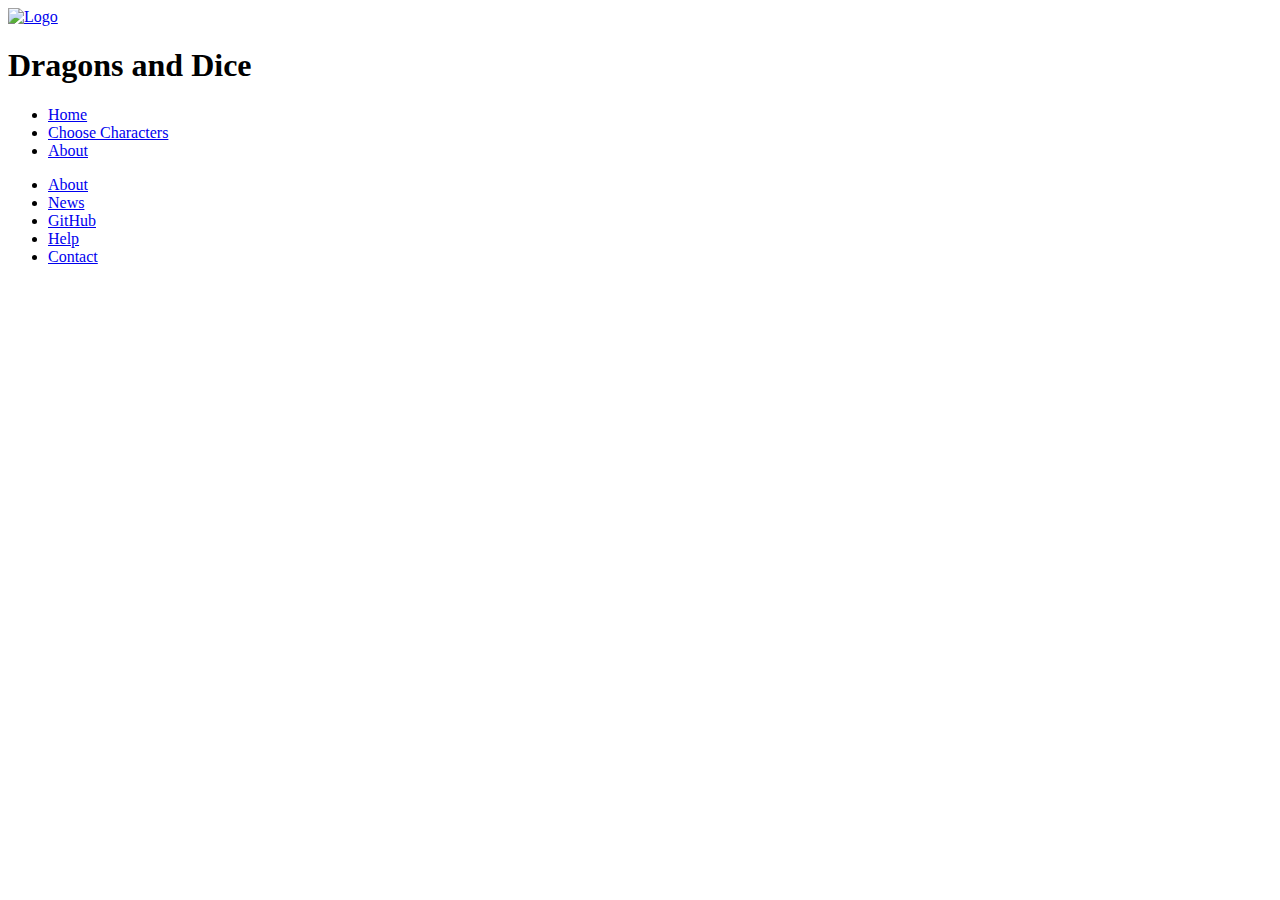
==== about.html @ 9193d0ab "Add files via upload" ====
<!DOCTYPE html>
<html lang="en">
  <head>
    <meta charset="UTF-8" />
    <meta name="viewport" content="width=device-width, initial-scale=1.0" />
    <meta http-equiv="X-UA-Compatible" content="ie=edge" />
    <link rel="stylesheet" href="./styles.css" />
    <title>Dragons and Dice</title>
  </head>
  <body>
    <header class="header">
      <nav class="header-nav">
        <div class="logo-section">
          <a class="logo-link" href="./index.html">
            <img class="logo-image" src="./logo.svg" alt="Logo" />
          </a>
          <h1 class="header-title">Dragons and Dice</h1>
        </div>
        <ul class="nav-ul">
          <li class="nav-item">
            <a class="nav-item-link active" href="./index.html">Home</a>
          </li>
          <li class="nav-item">
            <a class="nav-item-link" href="./characters.html">Choose Characters</a>
          </li>
          <li class="nav-item">
            <a class="nav-item-link" href="./about.html">About</a>
          </li>
        </ul>
      </nav>
    </header>
    <main></main>
    <footer class="footer">
      <nav class="footer-nav">
        <ul class="footer-ul">
          <li class="footer-nav-item">
            <a class="footer-nav-item-link" href="./about.html">About</a>
          </li>
          <li class="footer-nav-item">
            <a class="footer-nav-item-link" href="./about.html">News</a>
          </li>
          <li class="footer-nav-item">
            <a class="footer-nav-item-link" href="./about.html">GitHub</a>
          </li>
          <li class="footer-nav-item">
            <a class="footer-nav-item-link" href="./about.html">Help</a>
          </li>
          <li class="footer-nav-item">
            <a class="footer-nav-item-link" href="./about.html">Contact</a>
          </li>
        </ul>
      </nav>
    </footer>
    <script src="./js/script.js"></script>
  </body>
</html>
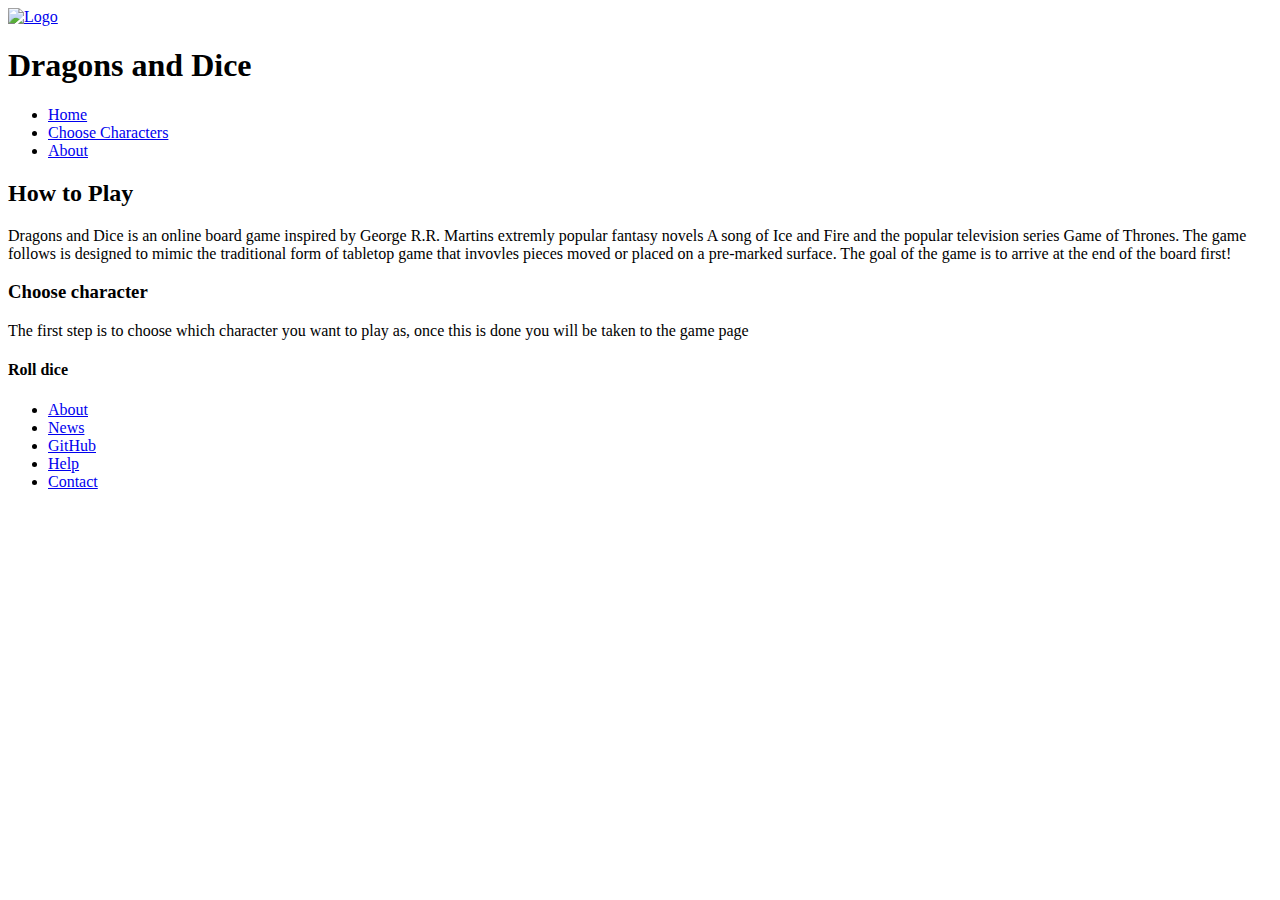
==== commit 7091186e: "Added about page" ====
--- a/about.html
+++ b/about.html
@@ -18,18 +18,33 @@
         </div>
         <ul class="nav-ul">
           <li class="nav-item">
-            <a class="nav-item-link active" href="./index.html">Home</a>
+            <a class="nav-item-link" href="./index.html">Home</a>
           </li>
           <li class="nav-item">
             <a class="nav-item-link" href="./characters.html">Choose Characters</a>
           </li>
           <li class="nav-item">
-            <a class="nav-item-link" href="./about.html">About</a>
+            <a class="nav-item-link active" href="./about.html">About</a>
           </li>
         </ul>
       </nav>
     </header>
-    <main></main>
+    <main>
+      <h2 class="about-titles about-h2-title">How to Play</h2>
+      <p class="about-p">
+        Dragons and Dice is an online board game inspired by George R.R. Martins extremly popular fantasy novels A song
+        of Ice and Fire and the popular television series Game of Thrones. The game follows is designed to mimic the
+        traditional form of tabletop game that invovles pieces moved or placed on a pre-marked surface. The goal of the
+        game is to arrive at the end of the board first!
+      </p>
+      <h3 class="about-titles">Choose character</h3>
+      <p class="about-p">
+        The first step is to choose which character you want to play as, once this is done you will be taken to the game
+        page
+      </p>
+      <h4 class="about-titles">Roll dice</h4>
+      <p class="about-p"></p>
+    </main>
     <footer class="footer">
       <nav class="footer-nav">
         <ul class="footer-ul">
@@ -51,6 +66,6 @@
         </ul>
       </nav>
     </footer>
-    <script src="./js/script.js"></script>
+    <script src="./script.js"></script>
   </body>
 </html>
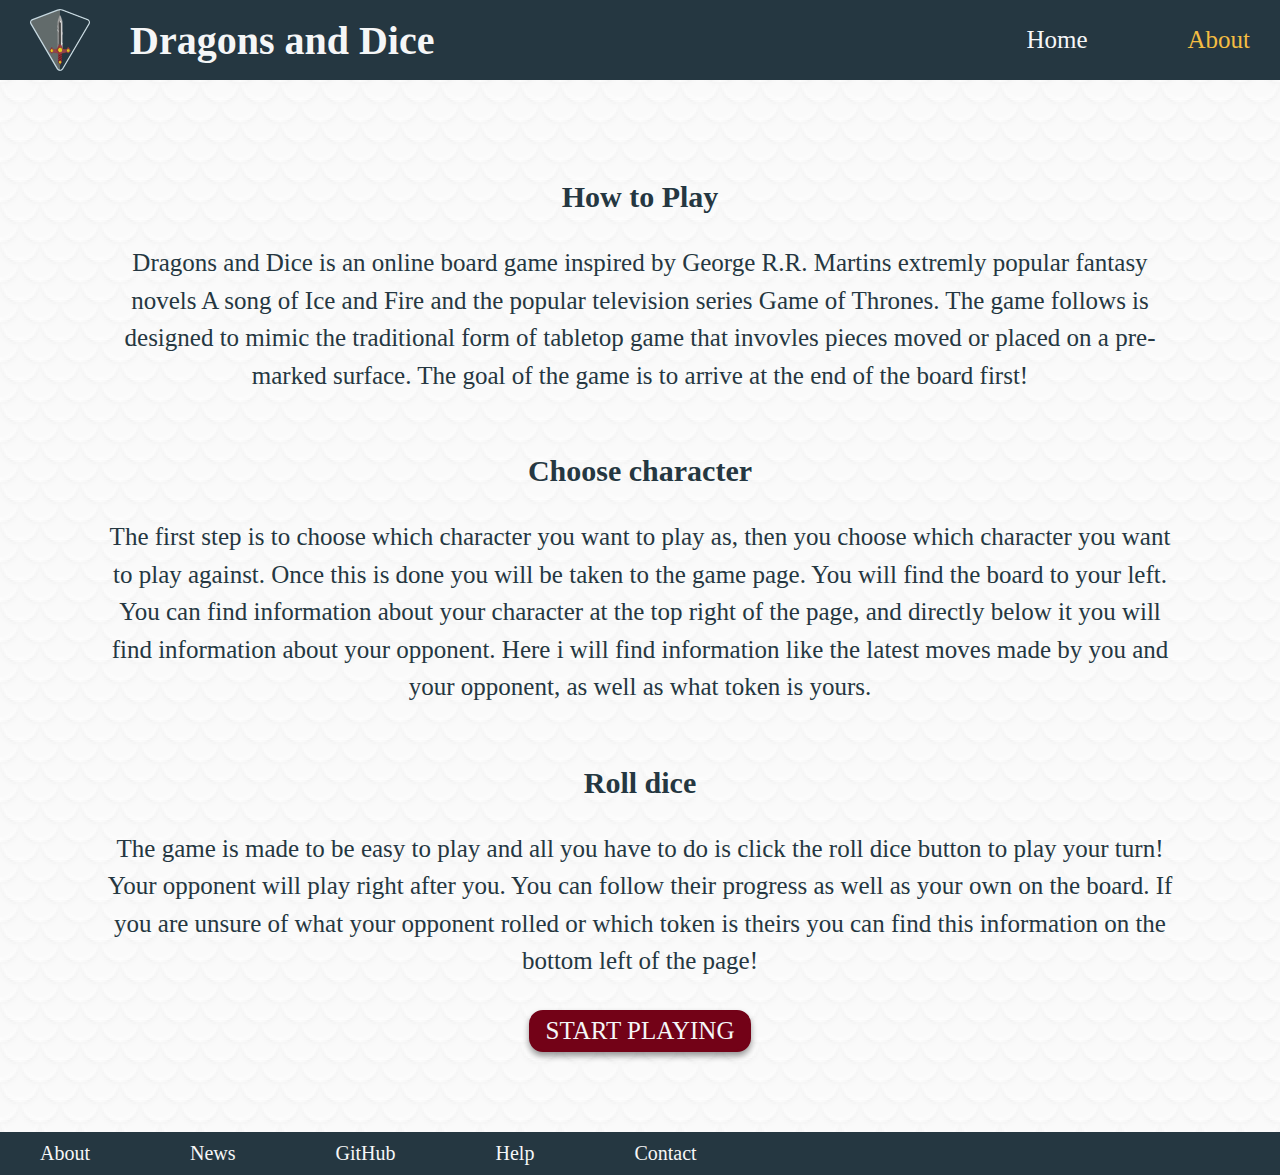
==== commit a992fd72: "Added mobile menu" ====
--- a/about.html
+++ b/about.html
@@ -16,12 +16,14 @@
           </a>
           <h1 class="header-title">Dragons and Dice</h1>
         </div>
+        <button id="menu-button">
+          <span id="menu-bar-1"></span>
+          <span id="menu-bar-2"></span>
+          <span id="menu-bar-3"></span>
+        </button>
         <ul class="nav-ul">
           <li class="nav-item">
             <a class="nav-item-link" href="./index.html">Home</a>
-          </li>
-          <li class="nav-item">
-            <a class="nav-item-link" href="./characters.html">Choose Characters</a>
           </li>
           <li class="nav-item">
             <a class="nav-item-link active" href="./about.html">About</a>
@@ -29,7 +31,7 @@
         </ul>
       </nav>
     </header>
-    <main>
+    <main class="about-main">
       <h2 class="about-titles about-h2-title">How to Play</h2>
       <p class="about-p">
         Dragons and Dice is an online board game inspired by George R.R. Martins extremly popular fantasy novels A song
@@ -37,15 +39,24 @@
         traditional form of tabletop game that invovles pieces moved or placed on a pre-marked surface. The goal of the
         game is to arrive at the end of the board first!
       </p>
-      <h3 class="about-titles">Choose character</h3>
+      <h2 class="about-titles">Choose character</h2>
       <p class="about-p">
-        The first step is to choose which character you want to play as, once this is done you will be taken to the game
-        page
+        The first step is to choose which character you want to play as, then you choose which character you want to
+        play against. Once this is done you will be taken to the game page. You will find the board to your left. You
+        can find information about your character at the top right of the page, and directly below it you will find
+        information about your opponent. Here i will find information like the latest moves made by you and your
+        opponent, as well as what token is yours.
       </p>
-      <h4 class="about-titles">Roll dice</h4>
-      <p class="about-p"></p>
+      <h2 class="about-titles">Roll dice</h2>
+      <p class="about-p">
+        The game is made to be easy to play and all you have to do is click the roll dice button to play your turn! Your
+        opponent will play right after you. You can follow their progress as well as your own on the board. If you are
+        unsure of what your opponent rolled or which token is theirs you can find this information on the bottom left of
+        the page!
+      </p>
+      <a class="button about-button" href="./index.html#characters">START PLAYING</a>
     </main>
-    <footer class="footer">
+    <footer id="anchor" class="footer">
       <nav class="footer-nav">
         <ul class="footer-ul">
           <li class="footer-nav-item">
@@ -66,6 +77,6 @@
         </ul>
       </nav>
     </footer>
-    <script src="./script.js"></script>
+    <script src="./js/menu.js"></script>
   </body>
 </html>
--- a/styles.css
+++ b/styles.css
@@ -0,0 +1,1149 @@
+* {
+  margin: 0;
+  padding: 0;
+  box-sizing: border-box;
+}
+
+/*So the body and main elements take up 100% height*/
+html {
+  height: 100%;
+}
+
+/*Base*/
+body {
+  background-color: #f5f6f7;
+  color: #253741;
+  height: 100%;
+  background-image: url("./images/scales2.jpg");
+}
+
+main {
+  min-height: calc(100vh - (44px + 120px));
+}
+@media (max-width: 559px) {
+  main {
+    min-height: calc(100vh - (80px + 170px));
+  }
+}
+
+h1,
+h2,
+h3,
+h4,
+h5,
+h6 {
+  font-family: cinzel;
+}
+
+img {
+  max-width: 100%;
+  height: auto;
+}
+
+.button,
+.button-inverted {
+  background-color: #730217;
+  color: #f5f6f7;
+  border-radius: 14px;
+  text-align: center;
+  padding: 5px 15px;
+  transition: 0.2s;
+  cursor: pointer;
+  text-decoration: none;
+  font-size: 25px;
+  font-family: montserrat;
+  border: 2px solid #730217;
+  box-shadow: 0 4px 6px 0 rgba(0, 0, 0, 0.4);
+}
+@media (max-width: 559px) {
+  .button,
+.button-inverted {
+    width: 100%;
+    display: block;
+    padding: 10px 25px;
+    margin: 0 auto;
+  }
+}
+@media (max-width: 559px) {
+  .button,
+.button-inverted {
+    font-size: 20px;
+  }
+}
+
+.button:hover {
+  background-color: #f5f6f7;
+  color: #730217;
+}
+
+.button:disabled {
+  opacity: 0.6;
+  cursor: not-allowed;
+}
+
+.button:disabled:hover {
+  background-color: #730217;
+  color: #f5f6f7;
+  border: 2px solid #730217;
+}
+
+.button-inverted {
+  background-color: #f5f6f7;
+  color: #730217;
+  border: 2px solid #730217;
+}
+
+.button-inverted:hover {
+  background-color: #730217;
+  color: #f5f6f7;
+}
+
+.characters-choices {
+  display: flex;
+  flex-flow: row wrap;
+  justify-content: center;
+  margin-bottom: 30px;
+}
+
+.characters-flip-card {
+  background-color: transparent;
+  height: 340px;
+  width: calc((100% / 5) - (50px));
+  perspective: 1000px;
+  margin-left: 25px;
+  margin-right: 25px;
+  margin-bottom: 40px;
+  text-align: center;
+  cursor: pointer;
+}
+@media (max-width: 1599px) {
+  .characters-flip-card {
+    width: calc((100% / 4) - (50px));
+  }
+}
+@media (max-width: 1239px) {
+  .characters-flip-card {
+    width: calc((100% / 3) - (50px));
+  }
+}
+@media (max-width: 939px) {
+  .characters-flip-card {
+    width: calc((100% / 2) - (50px));
+  }
+}
+@media (max-width: 639px) {
+  .characters-flip-card {
+    width: 100%;
+    max-width: 340px;
+  }
+}
+
+.flip-card-inner {
+  position: relative;
+  width: 100%;
+  height: 100%;
+  text-align: center;
+  transition: transform 0.4s;
+  transform-style: preserve-3d;
+}
+
+.card-image {
+  width: auto;
+  height: 100%;
+  border-radius: 14px;
+}
+
+.character-name {
+  position: absolute;
+  bottom: 0px;
+  left: 0;
+  background: #253741;
+  color: #f5f6f7;
+  width: 100%;
+  padding-bottom: 10px;
+  padding-top: 10px;
+  border-radius: 14px;
+  backface-visibility: hidden;
+}
+
+.characters-flip-card:hover .flip-card-inner,
+.characters-flip-card:focus .flip-card-inner,
+.characters-flip-card:active .flip-card-inner {
+  transform: rotateY(180deg);
+}
+
+.flip-card-front,
+.flip-card-back {
+  position: absolute;
+  width: 100%;
+  height: 100%;
+  backface-visibility: hidden;
+  box-shadow: 0 4px 8px 0 rgba(0, 0, 0, 0.2);
+  border-radius: 14px;
+}
+
+.flip-card-front {
+  background-color: #f5f6f7;
+  color: #0d0d0d;
+}
+
+.flip-card-back {
+  background-color: #fdfeff;
+  color: #0d0d0d;
+  transform: rotateY(180deg);
+  border: 1px solid #253741;
+}
+
+.card-p {
+  font-size: 12px;
+  font-family: montserrat;
+  text-align: left;
+  padding: 5px;
+  line-height: 1.2;
+  margin-left: 7px;
+}
+
+.character-select-button {
+  position: absolute;
+  bottom: -1px;
+  left: -1px;
+  width: calc(100% + 2px);
+  padding-bottom: 10px;
+  padding-top: 10px;
+  border-radius: 14px;
+}
+
+/*footer*/
+.footer {
+  width: 100%;
+  background-color: #253741;
+  color: #f5f6f7;
+}
+
+.footer-nav {
+  margin: 0 auto;
+  padding: 10px 40px;
+}
+
+.footer-nav-item {
+  margin-right: 100px;
+}
+@media (max-width: 879px) {
+  .footer-nav-item {
+    margin-right: 0;
+  }
+}
+@media (max-width: 559px) {
+  .footer-nav-item {
+    width: 50%;
+    margin-bottom: 20px;
+  }
+  .footer-nav-item:nth-of-type(2n) {
+    text-align: right;
+  }
+}
+
+.footer-nav-item-link {
+  color: #f5f6f7;
+  text-decoration: none;
+  font-size: 20px;
+}
+
+.footer-nav-item-link:hover {
+  color: #f4bd42;
+}
+
+.footer-ul {
+  display: flex;
+  flex-flow: row nowrap;
+  list-style: none;
+  font-family: raleway;
+}
+@media (max-width: 879px) {
+  .footer-ul {
+    flex-flow: row wrap;
+    justify-content: space-between;
+  }
+}
+@media (max-width: 559px) {
+  .footer-ul {
+    padding-top: 20px;
+  }
+}
+
+/*header*/
+.header {
+  background-color: #253741;
+  color: #f5f6f7;
+  text-align: center;
+  align-items: center;
+}
+
+.header-nav {
+  display: flex;
+  flex-flow: row nowrap;
+  justify-content: space-between;
+  padding-left: 30px;
+  padding-right: 30px;
+  position: relative;
+  align-items: center;
+}
+@media (max-width: 559px) {
+  .header-nav {
+    padding: 0 5px;
+  }
+}
+
+#menu-button {
+  display: inline-block;
+  cursor: pointer;
+  height: 30px;
+  width: 35px;
+  background-color: transparent;
+  border: none;
+  display: none;
+}
+@media (max-width: 879px) {
+  #menu-button {
+    display: block;
+  }
+}
+
+#menu-bar-1,
+#menu-bar-2,
+#menu-bar-3 {
+  display: block;
+  width: 100%;
+  height: 5px;
+  background-color: #f4bd42;
+  margin: 6px 0;
+  transition: 0.2s ease-in-out;
+}
+
+#menu-button.active #menu-bar-1 {
+  -webkit-transform: rotate(-45deg) translate(-9px, 6px);
+  transform: rotate(-45deg) translate(-9px, 6px);
+}
+
+#menu-button.active #menu-bar-2 {
+  opacity: 0;
+}
+
+#menu-button.active #menu-bar-3 {
+  -webkit-transform: rotate(45deg) translate(-8px, -8px);
+  transform: rotate(45deg) translate(-8px, -8px);
+}
+
+.nav-ul {
+  font-family: raleway;
+  list-style: none;
+  display: flex;
+  flex-grow: 1;
+  justify-content: flex-end;
+  flex-flow: row nowrap;
+  align-items: center;
+  transition: 0.2s ease-in-out;
+}
+@media (max-width: 879px) {
+  .nav-ul {
+    visibility: hidden;
+    height: 0;
+    position: absolute;
+    top: 80px;
+    left: 0;
+    right: 0;
+    padding: 0 0 0 30px;
+    z-index: 500;
+    border-top: 0.5px solid #f4bd42;
+    flex-flow: column;
+    align-items: flex-start;
+    background-color: rgba(37, 55, 65, 0.8);
+  }
+  .nav-ul.active {
+    padding: 20px 0 20px 30px;
+    visibility: visible;
+    height: auto;
+  }
+  .nav-ul.active .nav-item {
+    opacity: 1;
+  }
+}
+
+.nav-item:first-of-type {
+  margin-right: 100px;
+}
+@media (max-width: 879px) {
+  .nav-item:first-of-type {
+    margin-right: 0;
+    margin-bottom: 30px;
+  }
+}
+@media (max-width: 879px) {
+  .nav-item {
+    opacity: 0;
+  }
+}
+
+.nav-item-link {
+  color: #f5f6f7;
+  text-decoration: none;
+  font-size: 25px;
+}
+
+.nav-item-link:hover {
+  color: #f4bd42;
+}
+
+.logo-section {
+  width: 50%;
+  display: flex;
+  flex-flow: row nowrap;
+  align-items: center;
+  color: #f5f6f7;
+}
+@media (max-width: 879px) {
+  .logo-section {
+    width: 100%;
+    justify-content: flex-start;
+  }
+}
+
+.logo-link {
+  color: #f5f6f7;
+  height: 80px;
+  width: 60px;
+  margin-right: 20px;
+}
+@media (max-width: 559px) {
+  .logo-link {
+    margin-right: 10px;
+  }
+}
+
+.logo-image {
+  height: 100%;
+  width: auto;
+}
+
+.header-title {
+  font-family: cinzel;
+  font-size: 40px;
+  padding-left: 20px;
+}
+@media (max-width: 559px) {
+  .header-title {
+    padding-left: 0;
+  }
+}
+@media (max-width: 559px) {
+  .header-title {
+    font-size: 24px;
+  }
+}
+
+.active {
+  color: #f4bd42;
+}
+
+/*homepage*/
+.frontpage-buttons {
+  text-align: center;
+  margin-bottom: 90px;
+  margin-top: 30px;
+}
+@media (min-width: 560px) {
+  .frontpage-buttons .button {
+    margin-right: 20px;
+  }
+}
+@media (max-width: 559px) {
+  .frontpage-buttons {
+    padding: 0 20px;
+  }
+  .frontpage-buttons #play-now-button {
+    margin-bottom: 20px;
+  }
+}
+
+/* .start-playing-button {
+  margin: 20px;
+}
+
+.learn-more-button {
+  background-color: #fdfeff;
+  color: $red;
+  border: 2px solid $red;
+  margin-left: 20px;
+}
+
+.learn-more-button:hover {
+  background-color: $red;
+  color: #fdfeff;
+} */
+.heroimage-container {
+  height: 550px;
+  width: 100%;
+  background-position: center;
+  background-repeat: no-repeat;
+  background-size: cover;
+  position: relative;
+  background-image: linear-gradient(rgba(0, 0, 0, 0.3), rgba(0, 0, 0, 0.3)), url("./images/book.jpg");
+  background-size: cover;
+}
+
+.hero-text {
+  text-align: center;
+  margin: 0 auto;
+  position: relative;
+  top: 30%;
+  min-height: 200px;
+  color: #fdfeff;
+  font-size: 45px;
+  font-family: cinzel;
+  line-height: 1;
+}
+@media (max-width: 559px) {
+  .hero-text {
+    font-size: 30px;
+    padding: 0 10px;
+  }
+}
+@media (max-width: 419px) {
+  .hero-text {
+    font-size: 26px;
+  }
+}
+
+.hero-text p {
+  font-family: raleway;
+  padding-bottom: 30px;
+  padding-top: 20px;
+  margin-left: 20px;
+  margin-right: 20px;
+}
+
+.home-text {
+  font-family: raleway;
+  max-width: 1480px;
+  margin: 50px auto 30px;
+  font-size: 28px;
+  text-align: center;
+  /*  padding-top: 50px;
+  padding-left: 220px;
+  padding-right: 220px;
+  padding-bottom: 30px; */
+  line-height: 1.5;
+}
+@media (max-width: 1539px) {
+  .home-text {
+    margin: 50px 30px 30px;
+  }
+}
+@media (max-width: 559px) {
+  .home-text {
+    margin: 25px 20px 30px;
+    text-align: left;
+  }
+}
+@media (max-width: 559px) {
+  .home-text {
+    font-size: 18px;
+  }
+}
+
+.about-main {
+  display: flex;
+  flex-flow: column;
+  align-items: center;
+  margin: 20px auto 30px;
+  padding: 20px;
+}
+@media (max-width: 559px) {
+  .about-main {
+    margin: 10px auto 20px;
+    padding: 10px;
+  }
+}
+
+.about-titles {
+  font-size: 30px;
+  text-align: center;
+  margin-top: 60px;
+  margin-bottom: 30px;
+}
+@media (max-width: 559px) {
+  .about-titles {
+    margin: 0 auto 10px;
+  }
+}
+@media (max-width: 559px) {
+  .about-titles {
+    font-size: 24px;
+  }
+}
+
+.about-p {
+  font-family: raleway;
+  font-size: 25px;
+  text-align: center;
+  line-height: 1.5;
+  max-width: 1080px;
+}
+@media (max-width: 559px) {
+  .about-p {
+    margin: 0 auto 40px;
+  }
+}
+@media (max-width: 559px) {
+  .about-p {
+    font-size: 18px;
+  }
+}
+
+.about-button {
+  margin-bottom: 30px;
+  margin-top: 30px;
+}
+@media (max-width: 559px) {
+  .about-button {
+    margin-bottom: 15px;
+    margin-top: 0;
+  }
+}
+
+.lose-main {
+  padding: 0 20px;
+}
+
+.gameover-img {
+  border-radius: 8px;
+  display: block;
+  margin-left: auto;
+  margin-right: auto;
+  max-width: 760px;
+  width: 100%;
+  height: auto;
+  margin-top: 50px;
+  animation: fade-in;
+  animation-duration: 3s;
+  animation-fill-mode: forwards;
+  /*  @include smaller-than($mobile-breakpoint) {
+    width: ;
+  } */
+}
+
+.lose-buttons {
+  text-align: center;
+  padding: 50px;
+}
+@media (max-width: 559px) {
+  .lose-buttons {
+    padding: 0;
+    margin: 50px auto;
+  }
+  .lose-buttons .button {
+    margin-bottom: 20px;
+  }
+}
+
+.play-again-button {
+  margin: 20px;
+}
+
+.back-home-button {
+  background-color: #fdfeff;
+  color: #730217;
+  border: 2px solid #730217;
+}
+
+.back-home-button:hover {
+  background-color: #730217;
+  color: #fdfeff;
+}
+
+@keyframes fade-in {
+  from {
+    opacity: 0;
+  }
+  to {
+    opacity: 100%;
+  }
+}
+#bluesword, #redsword {
+  max-width: 400px;
+  height: auto;
+  position: relative;
+  top: 62px;
+  width: 100%;
+  /* transform-origin: bottom left; */
+  /*  animation-duration: 1s;
+  animation-fill-mode: forwards; */
+}
+
+#redsword {
+  left: 0;
+  transform: rotate(-90deg);
+  /* animation-name: redsword;
+   */
+  transform-origin: bottom left;
+}
+
+#bluesword {
+  right: 0;
+  transform: rotate(90deg);
+  /* animation-name: bluesword;
+   */
+  transform-origin: bottom right;
+}
+
+.background-win {
+  max-width: 600px;
+  width: 60%;
+  height: auto;
+  margin: 0 auto;
+}
+
+.swords-container {
+  display: flex;
+  flex-flow: row nowrap;
+  justify-content: space-between;
+  align-items: center;
+  width: 100%;
+  height: 85%;
+  position: relative;
+}
+@media (max-width: 559px) {
+  .swords-container {
+    height: 100%;
+  }
+}
+
+.main-win {
+  width: 100%;
+  height: 100%;
+  overflow: hidden;
+  position: relative;
+  min-height: calc(100vh - (44px + 120px));
+}
+@media (max-width: 559px) {
+  .main-win {
+    height: initial;
+  }
+}
+
+.win-text {
+  display: flex;
+  flex-flow: column;
+  justify-content: center;
+  margin: 0 auto;
+  font-size: 50px;
+  font-family: cinzel;
+  color: #253741;
+  white-space: nowrap;
+}
+@media (max-width: 1079px) {
+  .win-text {
+    font-size: 36px;
+  }
+}
+@media (max-width: 859px) {
+  .win-text {
+    font-size: 26px;
+  }
+}
+@media (max-width: 559px) {
+  .win-text {
+    font-size: 22px;
+    margin: 10px auto;
+  }
+}
+
+.win-buttons {
+  display: flex;
+  flex-flow: row wrap;
+  justify-content: center;
+  align-items: center;
+  margin: 0 auto;
+  position: absolute;
+  bottom: 20px;
+  width: 100%;
+}
+@media (max-width: 559px) {
+  .win-buttons {
+    padding: 0 20px;
+  }
+}
+.win-buttons .button {
+  margin-right: 20px;
+}
+@media (max-width: 559px) {
+  .win-buttons .button {
+    margin: 0 0 20px 0;
+  }
+}
+
+/*
+The backgrund elements are placed in their own container, with absolute positioning
+This is so they wont take up any space to shrink the swords to an unecessarily small sice,
+since the sword are relative postion to enforce responisveness
+*/
+.background-container {
+  position: absolute;
+  top: 0;
+  left: 0;
+  right: 0;
+  bottom: 0;
+  display: flex;
+  flex-flow: row nowrap;
+  justify-content: space-between;
+  align-items: center;
+  z-index: -5;
+}
+@media (max-width: 559px) {
+  .background-container {
+    flex-flow: column;
+    justify-content: flex-start;
+  }
+}
+
+.finale-tile, .big-tile {
+  background-repeat: no-repeat;
+  background-position: center;
+  background-size: contain;
+}
+
+.finale-tile, .big-tile, .red-tile, .white-tile {
+  width: 148px;
+  height: 108px;
+  border-radius: 14px;
+}
+
+.boardgame-container {
+  display: flex;
+  flex-flow: row wrap;
+  justify-content: flex-start;
+  align-items: flex-start;
+  width: 1260px;
+  height: 1000px;
+  padding: 40px 80px;
+  position: relative;
+}
+
+.white-tile {
+  background-color: #fff;
+  border: 1px solid #707070;
+}
+
+.red-tile {
+  background-color: #730217;
+  border: 1px solid #707070;
+  color: #fff;
+}
+
+.big-tile {
+  width: 180px;
+  height: 270px;
+  background-color: #fff;
+  border: 1px solid #707070;
+}
+
+.finale-tile {
+  width: 476px;
+  height: 270px;
+  background-color: #fff;
+  border: 1px solid #707070;
+}
+
+.board-row {
+  display: flex;
+  flex-flow: row nowrap;
+  margin-top: -121.5px;
+  /*Big tile width*/
+  margin-left: 180px;
+}
+
+.board-row-reverse {
+  display: flex;
+  flex-flow: row-reverse nowrap;
+  justify-content: flex-start;
+  margin-top: -13.5px;
+}
+
+.board-row-reverse-aligned {
+  margin-right: 180px;
+  margin-top: -121.5px;
+}
+
+.board-row-finale {
+  display: flex;
+  flex-flow: row nowrap;
+  align-items: center;
+}
+
+.board-column {
+  display: flex;
+  flex-flow: column;
+}
+
+.board-column-finale {
+  margin-top: 81px;
+}
+
+.boardgame-main {
+  display: flex;
+  flex-flow: row nowrap;
+  overflow: auto;
+  justify-content: center;
+}
+
+.dice-container {
+  height: 100%;
+  min-width: 460px;
+  max-width: 460px;
+  background-color: rgba(0, 0, 0, 0.5);
+  display: flex;
+  flex-flow: column;
+  justify-content: space-between;
+  align-items: center;
+  padding-top: 20px;
+  padding-bottom: 20px;
+  padding-left: 40px;
+  padding-right: 40px;
+  margin-top: 20px;
+  margin-bottom: 20px;
+  border-radius: 8px;
+  box-shadow: 0 4px 6px rgba(0, 0, 0, 0.2);
+}
+
+.player-panel {
+  height: 416px;
+  width: 386px;
+  background-color: #f5f8f9;
+  overflow: hidden;
+  display: flex;
+  flex-flow: row wrap;
+}
+
+.player-avatar {
+  width: 50%;
+  display: flex;
+  flex-flow: column;
+  align-items: center;
+}
+
+.player-token {
+  width: 50%;
+  padding: 40px;
+}
+
+.player-log {
+  width: 100%;
+  background-color: #fff;
+}
+
+.opponent-panel {
+  height: 210px;
+  width: 386px;
+  background-color: #f5f8f9;
+  overflow: hidden;
+  display: flex;
+  flex-flow: row wrap;
+}
+
+.opponent-avatar {
+  width: 50%;
+  padding: 40px;
+  width: 50%;
+  display: flex;
+  flex-flow: column;
+  align-items: center;
+}
+
+.opponent-token {
+  width: 50%;
+  padding: 40px;
+}
+
+.opponent-log {
+  width: 100%;
+  background-color: #fff;
+}
+
+.boardgame-footer {
+  position: initial;
+}
+
+.dice-paragraph {
+  font-size: 18px;
+  text-align: center;
+  padding-top: 10px;
+  padding-left: 20px;
+  padding-right: 20px;
+  padding-bottom: 10px;
+  line-height: 1;
+}
+.dice-paragraph:first-of-type {
+  font-weight: bold;
+}
+
+.tile-number {
+  font-family: cinzel;
+  font-size: 14px;
+  text-align: center;
+  padding-top: 10px;
+  padding-left: 0;
+  padding-right: 0;
+  padding-bottom: 0;
+  line-height: 1;
+}
+
+.token {
+  width: 56px;
+  height: auto;
+  position: absolute;
+  transition: 0.4s ease-in-out;
+}
+
+.boardgame-character-img {
+  width: auto;
+  height: 200px;
+}
+
+.character-panel {
+  width: 100%;
+  display: flex;
+  flex-flow: row wrap;
+  align-items: baseline;
+  background-color: #f5f8f9;
+  border-radius: 4px;
+}
+
+.character-avatar {
+  width: 50%;
+  height: auto;
+  display: flex;
+  flex-flow: column;
+  align-items: center;
+  box-shadow: 0 2px 4px 0 rgba(0, 0, 0, 0.5);
+  border-radius: 4px;
+}
+
+.character-avatar-figcaption {
+  font-size: 20px;
+  margin-top: 4px;
+  text-align: center;
+  background: #253741;
+  color: #f5f6f7;
+  width: 100%;
+  padding: 4px 0;
+  border-radius: 0 0 4px 4px;
+}
+
+.character-token {
+  padding: 40px;
+  width: 50%;
+  height: auto;
+}
+
+.character-log {
+  margin-top: 20px;
+  border-top: 2px solid #730217;
+  width: 100%;
+  height: 300px;
+  padding: 6px 14px;
+  overflow: hidden;
+}
+
+.character-log-opponent {
+  margin-top: 20px;
+  border-top: 2px solid #730217;
+  width: 100%;
+  height: 200px;
+  padding: 6px 14px;
+  overflow: hidden;
+}
+
+.dice-button {
+  margin-top: 20px;
+  margin-bottom: 60px;
+}
+
+#kings-landing {
+  background-image: url("./logosandtokens/targaryencastle.svg");
+  background-size: 45%;
+  background-position-y: 90%;
+}
+
+#winterfell {
+  background-image: url("./logosandtokens/starkcastle.svg");
+  background-size: 90%;
+}
+
+#casterly-rock {
+  background-image: url("./logosandtokens/lannistercastle.svg");
+  background-size: 75%;
+}
+
+#storms-end {
+  background-image: url("./logosandtokens/baratheoncastle.svg");
+  background-size: 60%;
+}
+
+.modal-overlay {
+  visibility: hidden;
+  opacity: 0;
+  position: fixed;
+  z-index: 100;
+  left: 0;
+  right: 0;
+  top: 0;
+  bottom: 0;
+  background-color: rgba(0, 0, 0, 0.6);
+  transition: 0.2s ease-in-out;
+}
+
+.modal-overlay--active {
+  visibility: visible;
+  opacity: 1;
+}
+
+.modal {
+  position: absolute;
+  left: 50%;
+  top: 50%;
+  transform: translate(-50%, -50%);
+  max-width: 600px;
+  max-height: 400px;
+  padding: 20px 40px;
+  background-color: #fff;
+  display: flex;
+  flex-flow: column;
+  justify-content: center;
+  align-items: center;
+  border-radius: 8px;
+  box-shadow: 0 4px 8px 0 rgba(0, 0, 0, 0.8);
+}
+
+.modal-message {
+  font-size: 24px;
+  text-align: center;
+  margin-bottom: 20px;
+}
+
+.modal-buttons {
+  display: flex;
+  flex-flow: row;
+  justify-content: center;
+}
+
+.modal-buttons > .button {
+  margin-right: 20px;
+}
+
+.modal-buttons > .button:only-child() {
+  margin-right: 0;
+}
+
+.cmodal-buttons > button {
+  transition: none;
+}
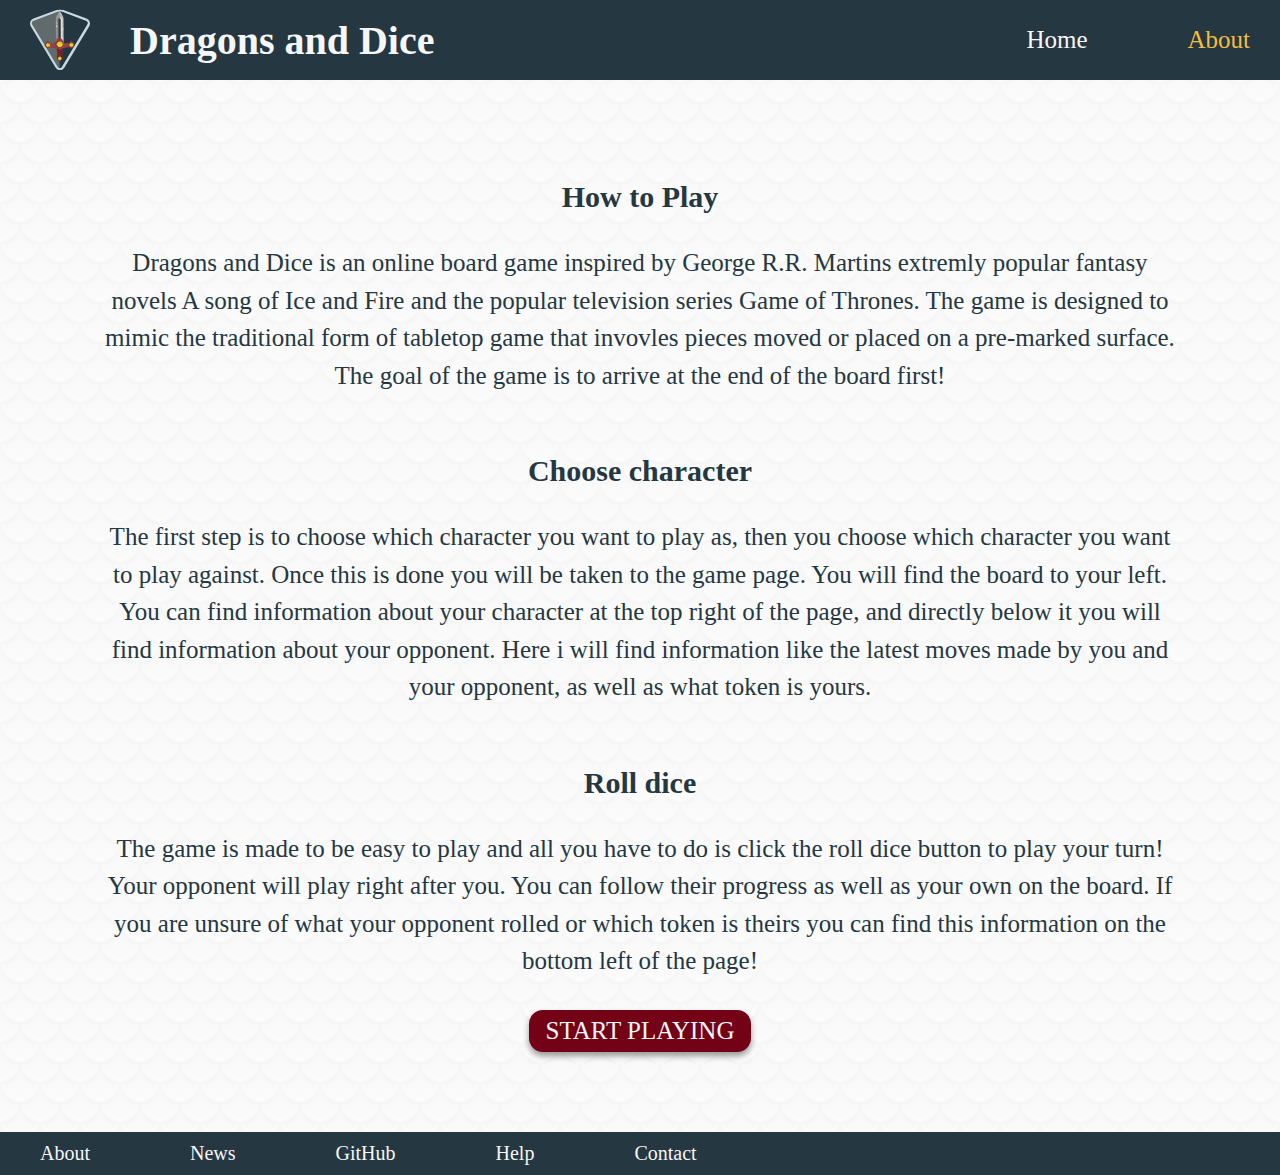
==== commit 9c63895d: "Rewrote about text" ====
--- a/about.html
+++ b/about.html
@@ -35,9 +35,9 @@
       <h2 class="about-titles about-h2-title">How to Play</h2>
       <p class="about-p">
         Dragons and Dice is an online board game inspired by George R.R. Martins extremly popular fantasy novels A song
-        of Ice and Fire and the popular television series Game of Thrones. The game follows is designed to mimic the
-        traditional form of tabletop game that invovles pieces moved or placed on a pre-marked surface. The goal of the
-        game is to arrive at the end of the board first!
+        of Ice and Fire and the popular television series Game of Thrones. The game is designed to mimic the traditional
+        form of tabletop game that invovles pieces moved or placed on a pre-marked surface. The goal of the game is to
+        arrive at the end of the board first!
       </p>
       <h2 class="about-titles">Choose character</h2>
       <p class="about-p">
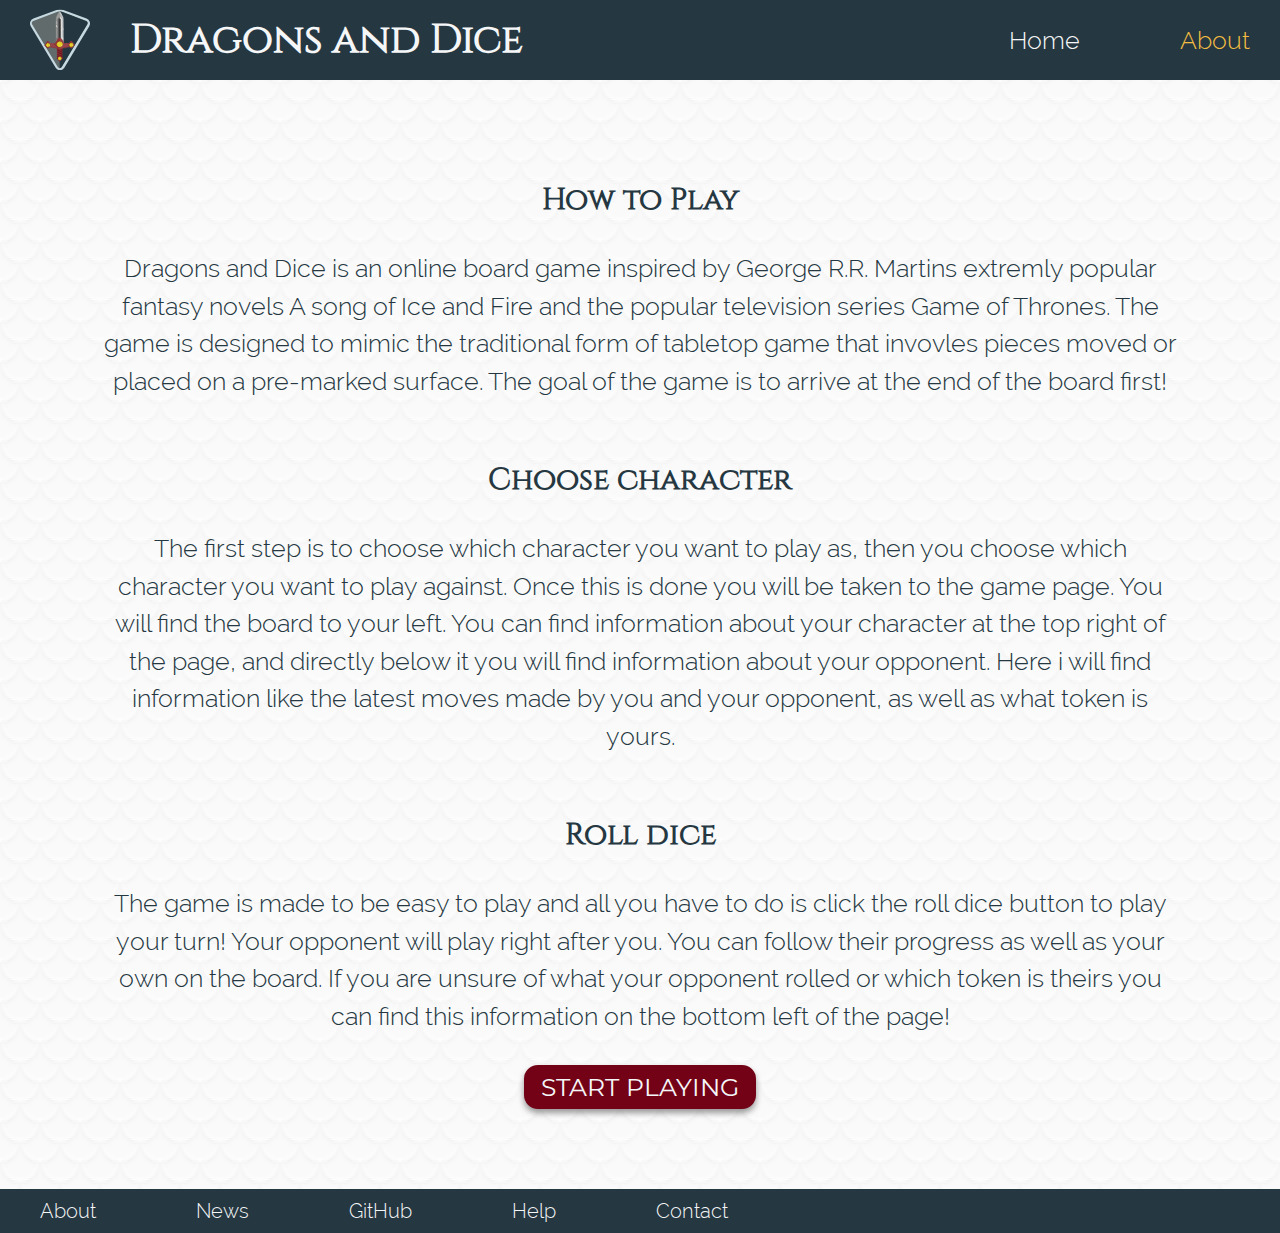
==== commit 4accc5da: "Github link now leads to repository" ====
--- a/about.html
+++ b/about.html
@@ -66,7 +66,7 @@
             <a class="footer-nav-item-link" href="./about.html">News</a>
           </li>
           <li class="footer-nav-item">
-            <a class="footer-nav-item-link" href="./about.html">GitHub</a>
+            <a class="footer-nav-item-link" href="https://github.com/karihold/semester-project2">GitHub</a>
           </li>
           <li class="footer-nav-item">
             <a class="footer-nav-item-link" href="./about.html">Help</a>
--- a/styles.css
+++ b/styles.css
@@ -1,3 +1,16 @@
+/*fonts*/
+@font-face {
+  font-family: "cinzel";
+  src: url("./fonts/Cinzel/Cinzel-Regular.ttf") format("truetype");
+}
+@font-face {
+  font-family: "raleway";
+  src: url("./fonts/Raleway/Raleway-Light.ttf") format("truetype");
+}
+@font-face {
+  font-family: "montserrat";
+  src: url("./fonts/Montserrat/Montserrat-Regular.ttf") format("truetype");
+}
 * {
   margin: 0;
   padding: 0;
@@ -188,7 +201,7 @@
 }
 
 .flip-card-back {
-  background-color: #fdfeff;
+  background-color: #f5f6f7;
   color: #0d0d0d;
   transform: rotateY(180deg);
   border: 1px solid #253741;
@@ -357,7 +370,7 @@
     border-top: 0.5px solid #f4bd42;
     flex-flow: column;
     align-items: flex-start;
-    background-color: rgba(37, 55, 65, 0.8);
+    background-color: #253741;
   }
   .nav-ul.active {
     padding: 20px 0 20px 30px;
@@ -465,21 +478,6 @@
   }
 }
 
-/* .start-playing-button {
-  margin: 20px;
-}
-
-.learn-more-button {
-  background-color: #fdfeff;
-  color: $red;
-  border: 2px solid $red;
-  margin-left: 20px;
-}
-
-.learn-more-button:hover {
-  background-color: $red;
-  color: #fdfeff;
-} */
 .heroimage-container {
   height: 550px;
   width: 100%;
@@ -497,7 +495,7 @@
   position: relative;
   top: 30%;
   min-height: 200px;
-  color: #fdfeff;
+  color: #f5f6f7;
   font-size: 45px;
   font-family: cinzel;
   line-height: 1;
@@ -527,11 +525,6 @@
   max-width: 1480px;
   margin: 50px auto 30px;
   font-size: 28px;
-  text-align: center;
-  /*  padding-top: 50px;
-  padding-left: 220px;
-  padding-right: 220px;
-  padding-bottom: 30px; */
   line-height: 1.5;
 }
 @media (max-width: 1539px) {
@@ -627,14 +620,14 @@
   animation: fade-in;
   animation-duration: 3s;
   animation-fill-mode: forwards;
-  /*  @include smaller-than($mobile-breakpoint) {
-    width: ;
-  } */
 }
 
 .lose-buttons {
   text-align: center;
   padding: 50px;
+}
+.lose-buttons .button {
+  margin-right: 20px;
 }
 @media (max-width: 559px) {
   .lose-buttons {
@@ -644,21 +637,6 @@
   .lose-buttons .button {
     margin-bottom: 20px;
   }
-}
-
-.play-again-button {
-  margin: 20px;
-}
-
-.back-home-button {
-  background-color: #fdfeff;
-  color: #730217;
-  border: 2px solid #730217;
-}
-
-.back-home-button:hover {
-  background-color: #730217;
-  color: #fdfeff;
 }
 
 @keyframes fade-in {
@@ -675,24 +653,17 @@
   position: relative;
   top: 62px;
   width: 100%;
-  /* transform-origin: bottom left; */
-  /*  animation-duration: 1s;
-  animation-fill-mode: forwards; */
 }
 
 #redsword {
   left: 0;
   transform: rotate(-90deg);
-  /* animation-name: redsword;
-   */
   transform-origin: bottom left;
 }
 
 #bluesword {
   right: 0;
   transform: rotate(90deg);
-  /* animation-name: bluesword;
-   */
   transform-origin: bottom right;
 }
 
@@ -818,6 +789,12 @@
   border-radius: 14px;
 }
 
+.boardgame-main {
+  display: flex;
+  flex-flow: row nowrap;
+  overflow-x: auto;
+}
+
 .boardgame-container {
   display: flex;
   flex-flow: row wrap;
@@ -825,7 +802,7 @@
   align-items: flex-start;
   width: 1260px;
   height: 1000px;
-  padding: 40px 80px;
+  padding: 40px;
   position: relative;
 }
 
@@ -887,13 +864,6 @@
 
 .board-column-finale {
   margin-top: 81px;
-}
-
-.boardgame-main {
-  display: flex;
-  flex-flow: row nowrap;
-  overflow: auto;
-  justify-content: center;
 }
 
 .dice-container {
@@ -915,66 +885,13 @@
   box-shadow: 0 4px 6px rgba(0, 0, 0, 0.2);
 }
 
-.player-panel {
-  height: 416px;
-  width: 386px;
-  background-color: #f5f8f9;
-  overflow: hidden;
-  display: flex;
-  flex-flow: row wrap;
-}
-
-.player-avatar {
-  width: 50%;
-  display: flex;
-  flex-flow: column;
-  align-items: center;
-}
-
-.player-token {
-  width: 50%;
-  padding: 40px;
-}
-
-.player-log {
-  width: 100%;
-  background-color: #fff;
-}
-
-.opponent-panel {
-  height: 210px;
-  width: 386px;
-  background-color: #f5f8f9;
-  overflow: hidden;
-  display: flex;
-  flex-flow: row wrap;
-}
-
-.opponent-avatar {
-  width: 50%;
-  padding: 40px;
-  width: 50%;
-  display: flex;
-  flex-flow: column;
-  align-items: center;
-}
-
-.opponent-token {
-  width: 50%;
-  padding: 40px;
-}
-
-.opponent-log {
-  width: 100%;
-  background-color: #fff;
-}
-
 .boardgame-footer {
   position: initial;
 }
 
 .dice-paragraph {
   font-size: 18px;
+  font-family: montserrat;
   text-align: center;
   padding-top: 10px;
   padding-left: 20px;
@@ -1014,7 +931,7 @@
   display: flex;
   flex-flow: row wrap;
   align-items: baseline;
-  background-color: #f5f8f9;
+  background-color: #f5f6f7;
   border-radius: 4px;
 }
 
@@ -1030,6 +947,7 @@
 
 .character-avatar-figcaption {
   font-size: 20px;
+  font-family: cinzel;
   margin-top: 4px;
   text-align: center;
   background: #253741;
@@ -1112,8 +1030,8 @@
   left: 50%;
   top: 50%;
   transform: translate(-50%, -50%);
-  max-width: 600px;
-  max-height: 400px;
+  max-width: 80%;
+  max-height: 60%;
   padding: 20px 40px;
   background-color: #fff;
   display: flex;
@@ -1128,6 +1046,8 @@
   font-size: 24px;
   text-align: center;
   margin-bottom: 20px;
+  font-family: cinzel;
+  font-weight: 600;
 }
 
 .modal-buttons {
